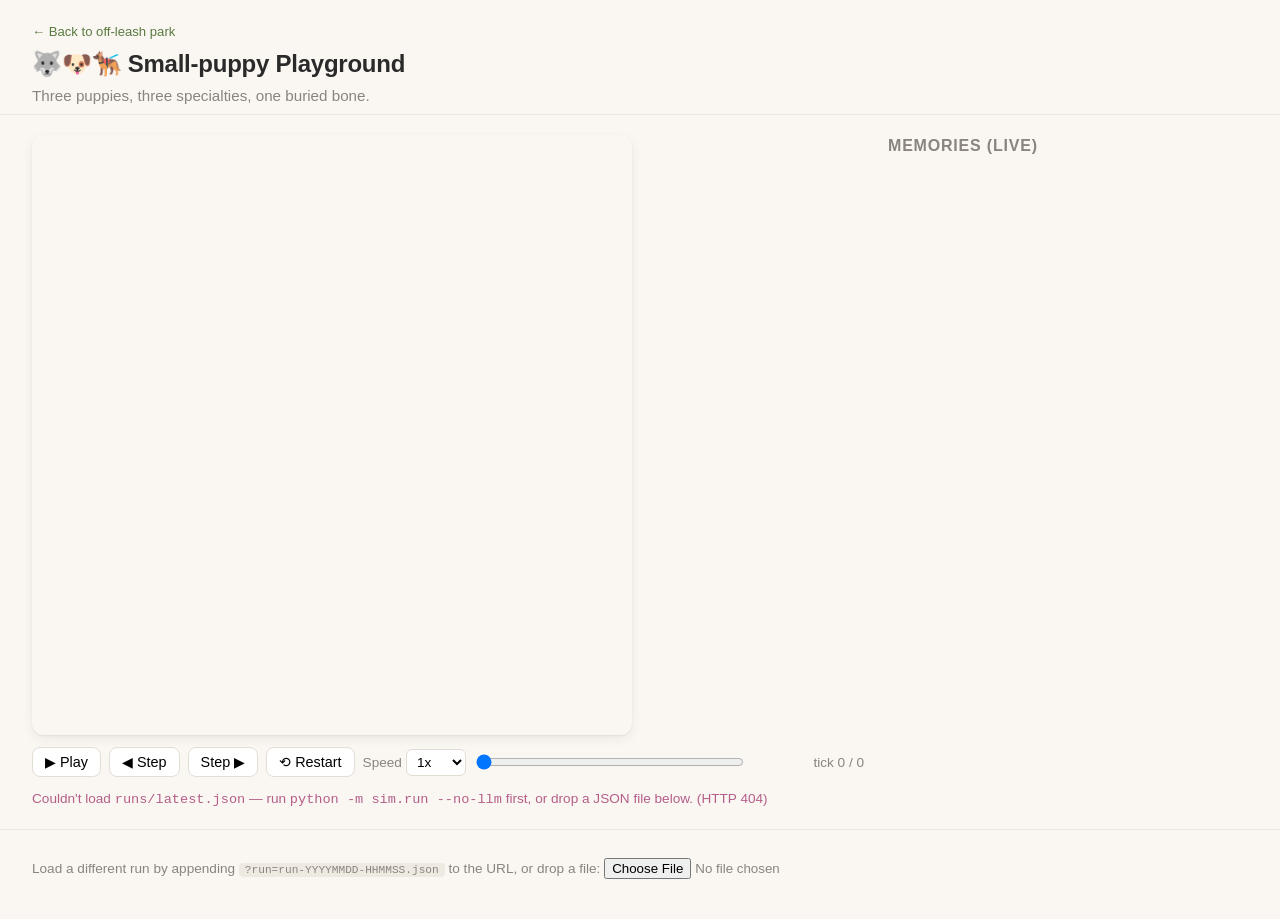
==== playground/index.html @ 440109f6 "adding a initial version of 3 small puppy yard" ====
<!DOCTYPE html>
<html lang="en">
<head>
  <meta charset="UTF-8" />
  <meta name="viewport" content="width=device-width, initial-scale=1.0" />
  <title>Small-puppy Playground — Replay Viewer</title>
  <link rel="stylesheet" href="style.css" />
</head>
<body>
  <header>
    <a class="back" href="../">← Back to off-leash park</a>
    <h1>🐺🐶🐕‍🦺 Small-puppy Playground</h1>
    <p class="subtitle">Three puppies, three specialties, one buried bone.</p>
  </header>

  <main>
    <section class="stage">
      <div class="canvas-wrap">
        <canvas id="grid" width="600" height="600"></canvas>
        <div id="speech-layer"></div>
      </div>

      <div class="controls">
        <button id="btn-play">▶ Play</button>
        <button id="btn-step-back">◀ Step</button>
        <button id="btn-step">Step ▶</button>
        <button id="btn-restart">⟲ Restart</button>
        <label class="speed">
          Speed
          <select id="speed">
            <option value="800">0.5x</option>
            <option value="400" selected>1x</option>
            <option value="200">2x</option>
            <option value="100">4x</option>
          </select>
        </label>
        <input type="range" id="scrubber" min="0" max="0" value="0" />
        <span id="tick-label">tick 0 / 0</span>
      </div>

      <div class="meta" id="meta"></div>
    </section>

    <aside class="memories">
      <h2>Memories (live)</h2>
      <div class="memory-cards" id="memory-cards"></div>
    </aside>
  </main>

  <footer>
    <p>
      Load a different run by appending <code>?run=run-YYYYMMDD-HHMMSS.json</code>
      to the URL, or drop a file:
      <input type="file" id="file-picker" accept=".json" />
    </p>
  </footer>

  <script src="viewer.js"></script>
</body>
</html>
---- playground/style.css ----
:root {
  --bg: #faf7f2;
  --fg: #2a2a2a;
  --muted: #8a8380;
  --accent: #d97706;
  --grass: #b8d8a8;
  --grass-2: #a4c994;
  --fence: #7c4a1e;
  --card: #ffffff;
  --card-shadow: 0 1px 2px rgba(0, 0, 0, 0.06), 0 4px 12px rgba(0, 0, 0, 0.06);
  --scout: #4a6fa5;
  --sniffer: #b45e89;
  --digger: #6a9955;
}

* { box-sizing: border-box; }

body {
  margin: 0;
  font-family: -apple-system, BlinkMacSystemFont, "Segoe UI", Helvetica, Arial, sans-serif;
  background: var(--bg);
  color: var(--fg);
  line-height: 1.4;
}

header {
  padding: 20px 32px 8px;
  border-bottom: 1px solid #ece7e0;
}

header .back {
  display: inline-block;
  font-size: 0.82rem;
  color: #5a7a40;
  text-decoration: none;
  margin-bottom: 6px;
}
header .back:hover { text-decoration: underline; }

header h1 {
  margin: 0;
  font-size: 1.5rem;
  letter-spacing: -0.01em;
}

header .subtitle {
  margin: 4px 0 0;
  color: var(--muted);
  font-size: 0.95rem;
}

main {
  display: grid;
  grid-template-columns: minmax(620px, 1fr) 360px;
  gap: 24px;
  padding: 20px 32px;
  align-items: start;
}

.stage {
  display: flex;
  flex-direction: column;
  gap: 12px;
}

.canvas-wrap {
  position: relative;
  width: 600px;
  height: 600px;
}

#grid {
  display: block;
  border-radius: 12px;
  box-shadow: var(--card-shadow);
}

#speech-layer {
  position: absolute;
  inset: 0;
  pointer-events: none;
}

.bubble {
  position: absolute;
  max-width: 220px;
  background: white;
  border-radius: 14px;
  padding: 8px 12px;
  font-size: 0.85rem;
  box-shadow: 0 4px 12px rgba(0, 0, 0, 0.12);
  transform: translate(-50%, -110%);
  transition: opacity 0.2s ease;
}

.bubble::after {
  content: "";
  position: absolute;
  left: 50%;
  bottom: -8px;
  transform: translateX(-50%);
  border: 6px solid transparent;
  border-top-color: white;
}

.bubble.scout   { border-left: 3px solid var(--scout); }
.bubble.sniffer { border-left: 3px solid var(--sniffer); }
.bubble.digger  { border-left: 3px solid var(--digger); }

.bubble .who { font-weight: 600; font-size: 0.75rem; opacity: 0.7; margin-bottom: 2px; }

.controls {
  display: flex;
  align-items: center;
  gap: 8px;
  flex-wrap: wrap;
}

.controls button {
  background: white;
  border: 1px solid #e2ddd5;
  border-radius: 8px;
  padding: 6px 12px;
  font-size: 0.9rem;
  cursor: pointer;
  transition: background 0.15s;
}

.controls button:hover { background: #f3efe9; }
.controls button:active { background: #ebe6de; }

.controls .speed {
  font-size: 0.85rem;
  color: var(--muted);
  display: flex;
  align-items: center;
  gap: 4px;
}

.controls select {
  font-size: 0.85rem;
  padding: 4px 6px;
  border-radius: 6px;
  border: 1px solid #e2ddd5;
  background: white;
}

#scrubber {
  flex: 1;
  min-width: 120px;
}

#tick-label {
  font-size: 0.85rem;
  color: var(--muted);
  font-variant-numeric: tabular-nums;
  min-width: 110px;
  text-align: right;
}

.meta {
  font-size: 0.85rem;
  color: var(--muted);
}

.meta .done { color: var(--accent); font-weight: 600; }

.memories {
  position: sticky;
  top: 20px;
}

.memories h2 {
  margin: 0 0 12px;
  font-size: 1rem;
  text-transform: uppercase;
  letter-spacing: 0.05em;
  color: var(--muted);
}

.memory-cards {
  display: flex;
  flex-direction: column;
  gap: 12px;
  max-height: 78vh;
  overflow-y: auto;
  padding-right: 4px;
}

.card {
  background: var(--card);
  border-radius: 12px;
  padding: 12px 14px;
  box-shadow: var(--card-shadow);
  border-left: 4px solid #ddd;
}

.card.scout   { border-left-color: var(--scout); }
.card.sniffer { border-left-color: var(--sniffer); }
.card.digger  { border-left-color: var(--digger); }

.card h3 {
  margin: 0 0 6px;
  font-size: 0.95rem;
  display: flex;
  align-items: center;
  gap: 6px;
}

.card .breed {
  color: var(--muted);
  font-size: 0.78rem;
  font-weight: 400;
}

.card .section-title {
  margin-top: 8px;
  font-size: 0.72rem;
  text-transform: uppercase;
  letter-spacing: 0.06em;
  color: var(--muted);
}

.card ul {
  margin: 2px 0 0;
  padding-left: 18px;
  font-size: 0.82rem;
}

.card ul li {
  margin-bottom: 2px;
}

.card .empty {
  font-size: 0.8rem;
  color: var(--muted);
  font-style: italic;
  margin-top: 2px;
}

.card .mem-new {
  animation: flash 0.6s ease-out;
}

@keyframes flash {
  0%   { background: rgba(217, 119, 6, 0.25); }
  100% { background: transparent; }
}

footer {
  padding: 14px 32px 28px;
  font-size: 0.85rem;
  color: var(--muted);
  border-top: 1px solid #ece7e0;
}

footer code {
  background: #efeae1;
  padding: 1px 6px;
  border-radius: 4px;
  font-size: 0.82em;
}
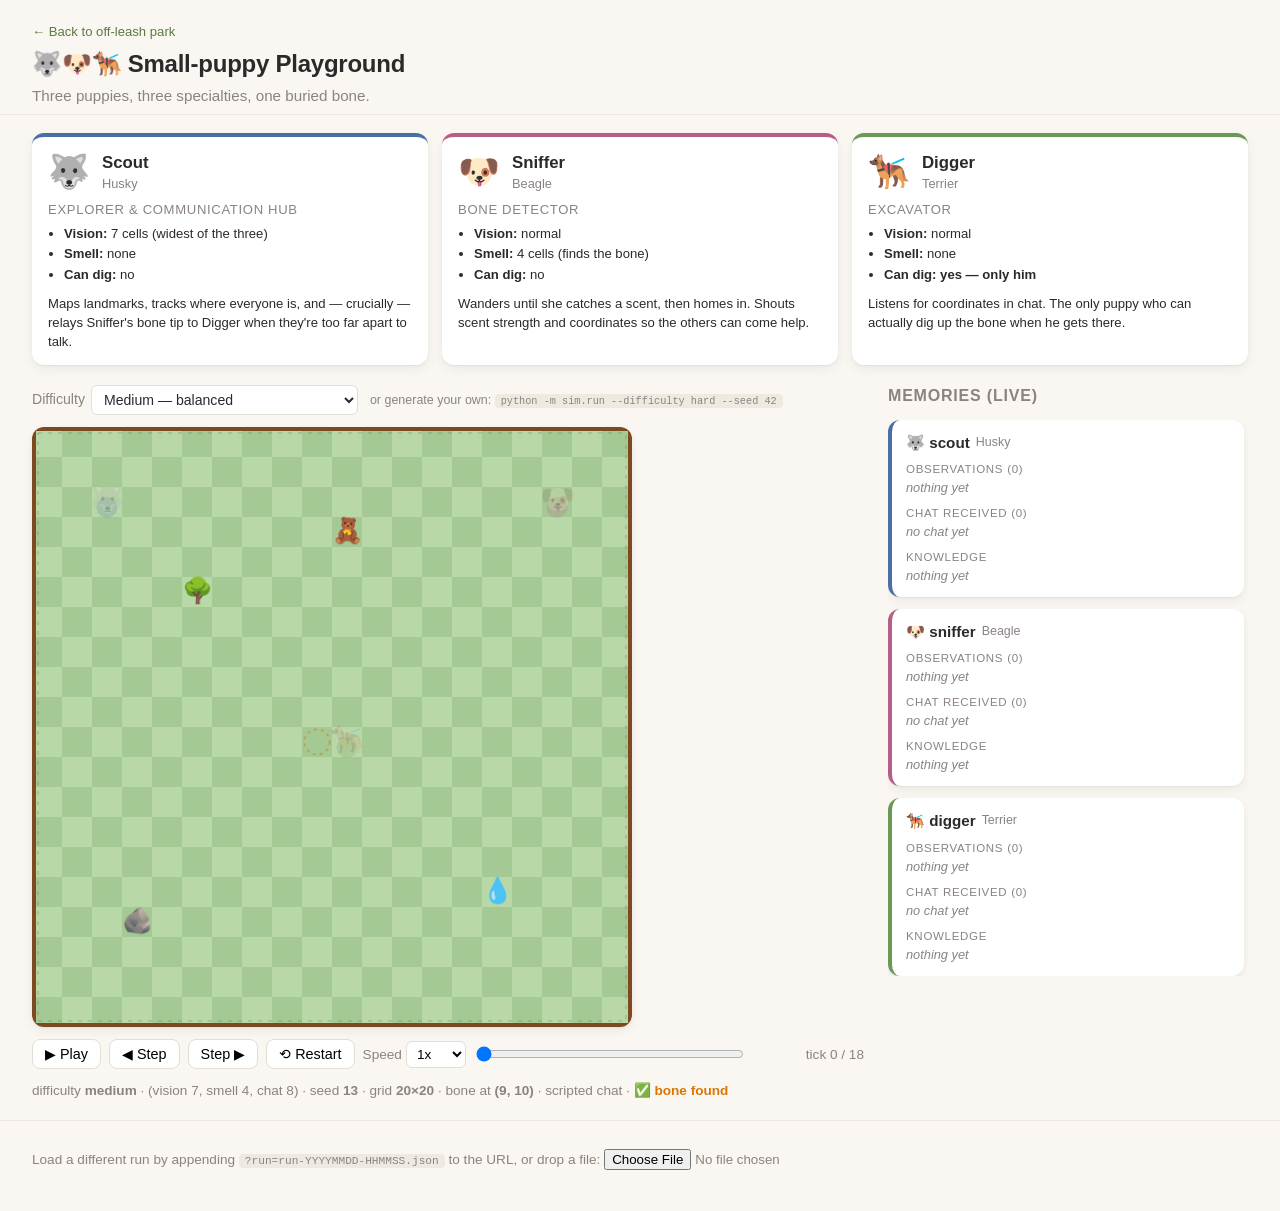
==== commit a11ce003: "add puppy profiel and difficulty picker to playground" ====
--- a/playground/index.html
+++ b/playground/index.html
@@ -13,8 +13,84 @@
     <p class="subtitle">Three puppies, three specialties, one buried bone.</p>
   </header>
 
+  <!-- Puppy profile cards: static, role/stat info for each dog. -->
+  <section class="profiles">
+    <div class="profile scout">
+      <div class="profile-head">
+        <span class="profile-emoji">🐺</span>
+        <div>
+          <h3>Scout</h3>
+          <div class="profile-breed">Husky</div>
+        </div>
+      </div>
+      <p class="profile-role">Explorer &amp; communication hub</p>
+      <ul class="profile-stats">
+        <li><b>Vision:</b> 7 cells (widest of the three)</li>
+        <li><b>Smell:</b> none</li>
+        <li><b>Can dig:</b> no</li>
+      </ul>
+      <p class="profile-desc">
+        Maps landmarks, tracks where everyone is, and — crucially — relays
+        Sniffer's bone tip to Digger when they're too far apart to talk.
+      </p>
+    </div>
+
+    <div class="profile sniffer">
+      <div class="profile-head">
+        <span class="profile-emoji">🐶</span>
+        <div>
+          <h3>Sniffer</h3>
+          <div class="profile-breed">Beagle</div>
+        </div>
+      </div>
+      <p class="profile-role">Bone detector</p>
+      <ul class="profile-stats">
+        <li><b>Vision:</b> normal</li>
+        <li><b>Smell:</b> 4 cells (finds the bone)</li>
+        <li><b>Can dig:</b> no</li>
+      </ul>
+      <p class="profile-desc">
+        Wanders until she catches a scent, then homes in. Shouts scent
+        strength and coordinates so the others can come help.
+      </p>
+    </div>
+
+    <div class="profile digger">
+      <div class="profile-head">
+        <span class="profile-emoji">🐕‍🦺</span>
+        <div>
+          <h3>Digger</h3>
+          <div class="profile-breed">Terrier</div>
+        </div>
+      </div>
+      <p class="profile-role">Excavator</p>
+      <ul class="profile-stats">
+        <li><b>Vision:</b> normal</li>
+        <li><b>Smell:</b> none</li>
+        <li><b>Can dig:</b> <b>yes — only him</b></li>
+      </ul>
+      <p class="profile-desc">
+        Listens for coordinates in chat. The only puppy who can actually
+        dig up the bone when he gets there.
+      </p>
+    </div>
+  </section>
+
   <main>
     <section class="stage">
+      <div class="run-picker">
+        <label>
+          Difficulty
+          <select id="run-select">
+            <option value="sample-easy.json">Easy — big sense ranges, chatty</option>
+            <option value="sample-medium.json" selected>Medium — balanced</option>
+            <option value="sample-hard.json">Hard — small ranges, quiet</option>
+            <option value="latest.json">Latest (whatever you last generated)</option>
+          </select>
+        </label>
+        <span class="hint">or generate your own: <code>python -m sim.run --difficulty hard --seed 42</code></span>
+      </div>
+
       <div class="canvas-wrap">
         <canvas id="grid" width="600" height="600"></canvas>
         <div id="speech-layer"></div>
--- a/playground/style.css
+++ b/playground/style.css
@@ -49,6 +49,111 @@
   font-size: 0.95rem;
 }
 
+/* ------------------ puppy profile cards ------------------ */
+
+.profiles {
+  display: grid;
+  grid-template-columns: repeat(3, 1fr);
+  gap: 14px;
+  padding: 18px 32px 0;
+}
+
+.profile {
+  background: var(--card);
+  border-radius: 12px;
+  padding: 14px 16px;
+  box-shadow: var(--card-shadow);
+  border-top: 4px solid #ddd;
+}
+
+.profile.scout   { border-top-color: var(--scout); }
+.profile.sniffer { border-top-color: var(--sniffer); }
+.profile.digger  { border-top-color: var(--digger); }
+
+.profile-head {
+  display: flex;
+  align-items: center;
+  gap: 12px;
+  margin-bottom: 8px;
+}
+
+.profile-emoji {
+  font-size: 2.1rem;
+  line-height: 1;
+}
+
+.profile h3 {
+  margin: 0;
+  font-size: 1.05rem;
+}
+
+.profile-breed {
+  color: var(--muted);
+  font-size: 0.8rem;
+}
+
+.profile-role {
+  font-size: 0.82rem;
+  color: var(--muted);
+  text-transform: uppercase;
+  letter-spacing: 0.05em;
+  margin: 0 0 6px;
+}
+
+.profile-stats {
+  margin: 6px 0 10px;
+  padding-left: 16px;
+  font-size: 0.82rem;
+  color: var(--fg);
+}
+.profile-stats li { margin-bottom: 2px; }
+
+.profile-desc {
+  margin: 0;
+  font-size: 0.82rem;
+  color: var(--fg);
+  line-height: 1.45;
+}
+
+/* ------------------ run / difficulty picker ------------------ */
+
+.run-picker {
+  display: flex;
+  flex-wrap: wrap;
+  align-items: center;
+  gap: 12px;
+  font-size: 0.88rem;
+}
+
+.run-picker label {
+  display: inline-flex;
+  align-items: center;
+  gap: 6px;
+  color: var(--muted);
+}
+
+.run-picker select {
+  font-size: 0.88rem;
+  padding: 5px 8px;
+  border-radius: 6px;
+  border: 1px solid #e2ddd5;
+  background: white;
+  color: var(--fg);
+  min-width: 260px;
+}
+
+.run-picker .hint {
+  color: var(--muted);
+  font-size: 0.78rem;
+}
+
+.run-picker code {
+  background: #efeae1;
+  padding: 1px 6px;
+  border-radius: 4px;
+  font-size: 0.82em;
+}
+
 main {
   display: grid;
   grid-template-columns: minmax(620px, 1fr) 360px;
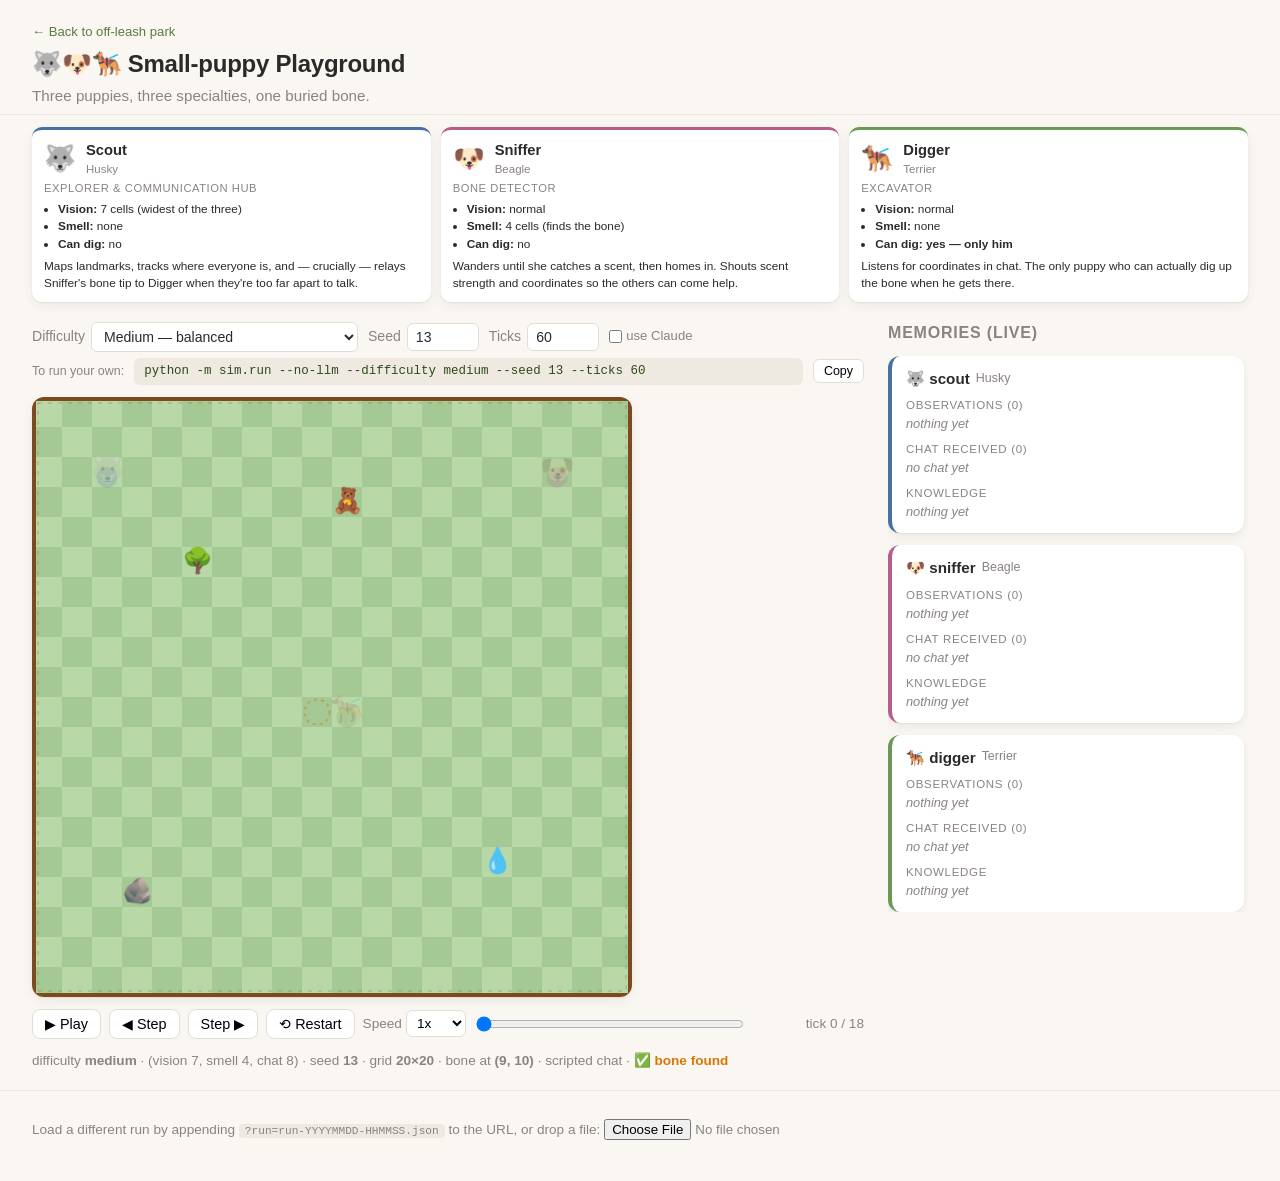
==== commit f01428b7: "relax setup for ticks" ====
--- a/playground/index.html
+++ b/playground/index.html
@@ -79,16 +79,34 @@
   <main>
     <section class="stage">
       <div class="run-picker">
-        <label>
-          Difficulty
-          <select id="run-select">
-            <option value="sample-easy.json">Easy — big sense ranges, chatty</option>
-            <option value="sample-medium.json" selected>Medium — balanced</option>
-            <option value="sample-hard.json">Hard — small ranges, quiet</option>
-            <option value="latest.json">Latest (whatever you last generated)</option>
-          </select>
-        </label>
-        <span class="hint">or generate your own: <code>python -m sim.run --difficulty hard --seed 42</code></span>
+        <div class="row">
+          <label>
+            Difficulty
+            <select id="run-select">
+              <option value="sample-easy.json">Easy — big sense ranges, chatty</option>
+              <option value="sample-medium.json" selected>Medium — balanced</option>
+              <option value="sample-hard.json">Hard — small ranges, quiet</option>
+              <option value="latest.json">Latest (whatever you last generated)</option>
+            </select>
+          </label>
+          <label class="num">
+            Seed
+            <input id="input-seed" type="number" value="13" min="0" step="1" />
+          </label>
+          <label class="num">
+            Ticks
+            <input id="input-ticks" type="number" value="60" min="1" step="1" />
+          </label>
+          <label class="check">
+            <input id="input-llm" type="checkbox" />
+            use Claude
+          </label>
+        </div>
+        <div class="row command-row">
+          <span class="hint">To run your own:</span>
+          <code id="cli-command">python -m sim.run --no-llm --difficulty medium --seed 13 --ticks 60</code>
+          <button id="btn-copy" type="button">Copy</button>
+        </div>
       </div>
 
       <div class="canvas-wrap">
--- a/playground/style.css
+++ b/playground/style.css
@@ -54,16 +54,16 @@
 .profiles {
   display: grid;
   grid-template-columns: repeat(3, 1fr);
-  gap: 14px;
-  padding: 18px 32px 0;
+  gap: 10px;
+  padding: 12px 32px 0;
 }
 
 .profile {
   background: var(--card);
-  border-radius: 12px;
-  padding: 14px 16px;
+  border-radius: 10px;
+  padding: 10px 12px;
   box-shadow: var(--card-shadow);
-  border-top: 4px solid #ddd;
+  border-top: 3px solid #ddd;
 }
 
 .profile.scout   { border-top-color: var(--scout); }
@@ -73,56 +73,62 @@
 .profile-head {
   display: flex;
   align-items: center;
-  gap: 12px;
-  margin-bottom: 8px;
+  gap: 10px;
+  margin-bottom: 4px;
 }
 
 .profile-emoji {
-  font-size: 2.1rem;
+  font-size: 1.6rem;
   line-height: 1;
 }
 
 .profile h3 {
   margin: 0;
-  font-size: 1.05rem;
+  font-size: 0.92rem;
 }
 
 .profile-breed {
   color: var(--muted);
-  font-size: 0.8rem;
+  font-size: 0.72rem;
 }
 
 .profile-role {
-  font-size: 0.82rem;
+  font-size: 0.7rem;
   color: var(--muted);
   text-transform: uppercase;
   letter-spacing: 0.05em;
-  margin: 0 0 6px;
+  margin: 0 0 4px;
 }
 
 .profile-stats {
-  margin: 6px 0 10px;
-  padding-left: 16px;
-  font-size: 0.82rem;
+  margin: 4px 0 6px;
+  padding-left: 14px;
+  font-size: 0.74rem;
   color: var(--fg);
 }
-.profile-stats li { margin-bottom: 2px; }
+.profile-stats li { margin-bottom: 1px; }
 
 .profile-desc {
   margin: 0;
-  font-size: 0.82rem;
+  font-size: 0.74rem;
   color: var(--fg);
-  line-height: 1.45;
+  line-height: 1.4;
 }
 
 /* ------------------ run / difficulty picker ------------------ */
 
 .run-picker {
   display: flex;
+  flex-direction: column;
+  gap: 6px;
+  font-size: 0.88rem;
+}
+
+.run-picker .row {
+  display: flex;
   flex-wrap: wrap;
   align-items: center;
-  gap: 12px;
-  font-size: 0.88rem;
+  gap: 10px;
 }
 
 .run-picker label {
@@ -132,26 +138,59 @@
   color: var(--muted);
 }
 
-.run-picker select {
+.run-picker select,
+.run-picker input[type="number"] {
   font-size: 0.88rem;
   padding: 5px 8px;
   border-radius: 6px;
   border: 1px solid #e2ddd5;
   background: white;
   color: var(--fg);
-  min-width: 260px;
-}
+}
+
+.run-picker select { min-width: 260px; }
+
+.run-picker input[type="number"] {
+  width: 72px;
+  font-variant-numeric: tabular-nums;
+}
+
+.run-picker label.check {
+  gap: 4px;
+  font-size: 0.82rem;
+}
+.run-picker label.check input { margin: 0; }
 
 .run-picker .hint {
   color: var(--muted);
   font-size: 0.78rem;
 }
 
-.run-picker code {
+.run-picker .command-row code {
+  flex: 1;
   background: #efeae1;
-  padding: 1px 6px;
-  border-radius: 4px;
-  font-size: 0.82em;
+  padding: 5px 10px;
+  border-radius: 6px;
+  font-size: 0.78rem;
+  color: #2d4a1a;
+  white-space: nowrap;
+  overflow-x: auto;
+}
+
+.run-picker #btn-copy {
+  background: white;
+  border: 1px solid #e2ddd5;
+  border-radius: 6px;
+  padding: 4px 10px;
+  font-size: 0.78rem;
+  cursor: pointer;
+  transition: background 0.15s;
+}
+.run-picker #btn-copy:hover { background: #f3efe9; }
+.run-picker #btn-copy.copied {
+  background: #d7ecc1;
+  border-color: #9dca6d;
+  color: #2d4a1a;
 }
 
 main {
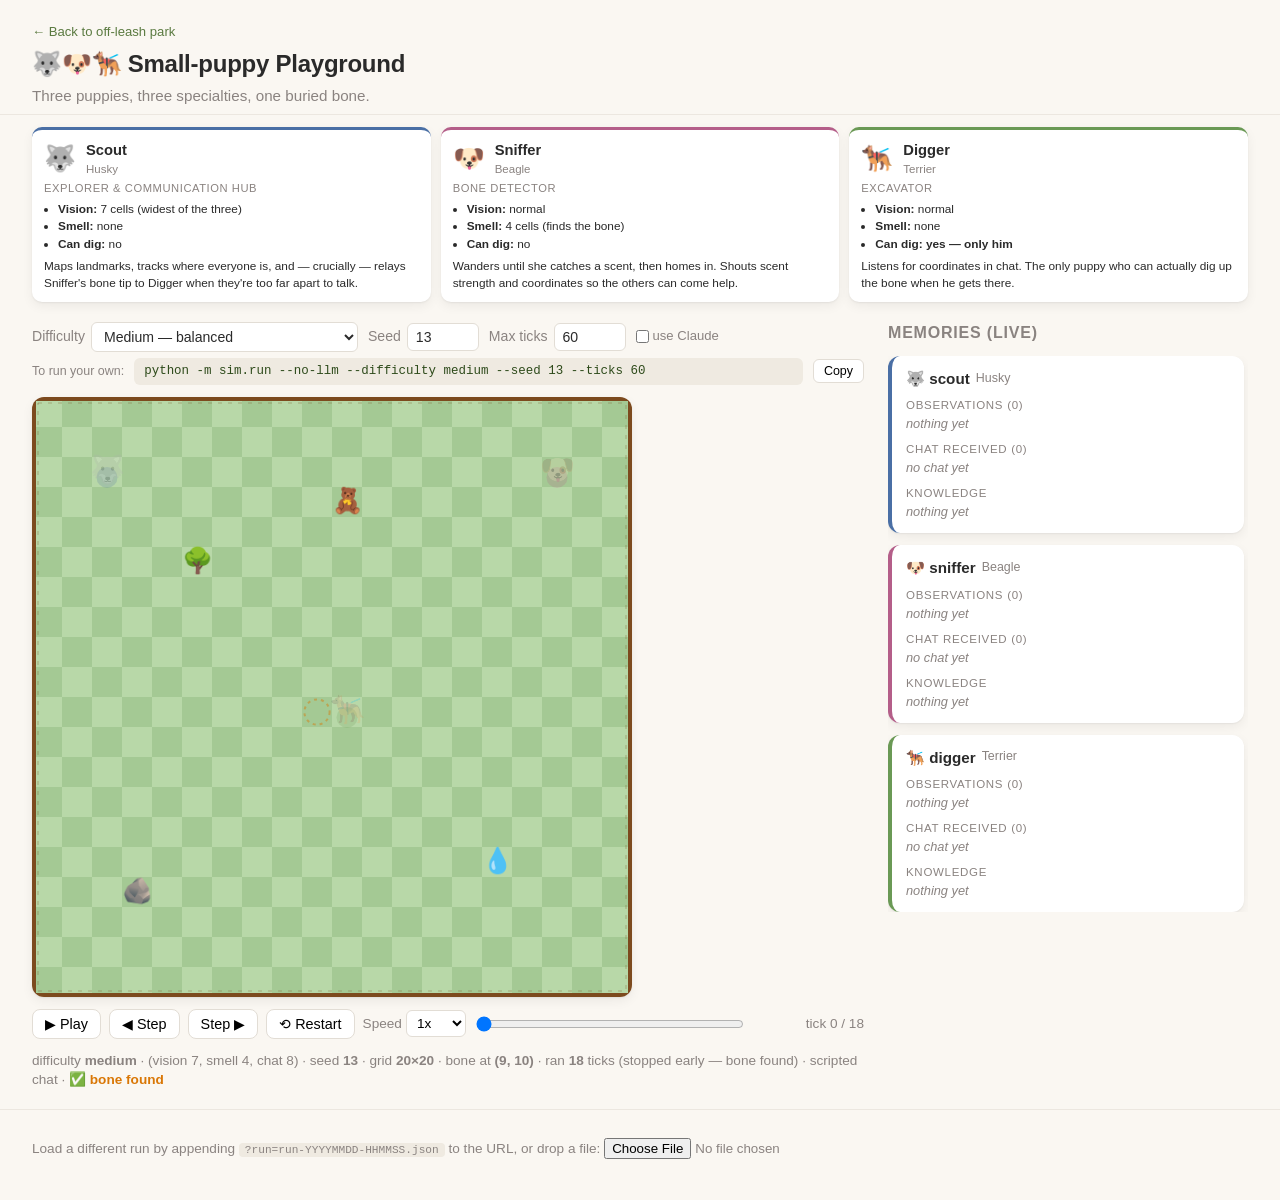
==== commit 38747fa6: "config the ticks numbers" ====
--- a/playground/index.html
+++ b/playground/index.html
@@ -93,8 +93,8 @@
             Seed
             <input id="input-seed" type="number" value="13" min="0" step="1" />
           </label>
-          <label class="num">
-            Ticks
+          <label class="num" title="Max number of simulation ticks to run. The sim stops early if the bone is found.">
+            Max ticks
             <input id="input-ticks" type="number" value="60" min="1" step="1" />
           </label>
           <label class="check">
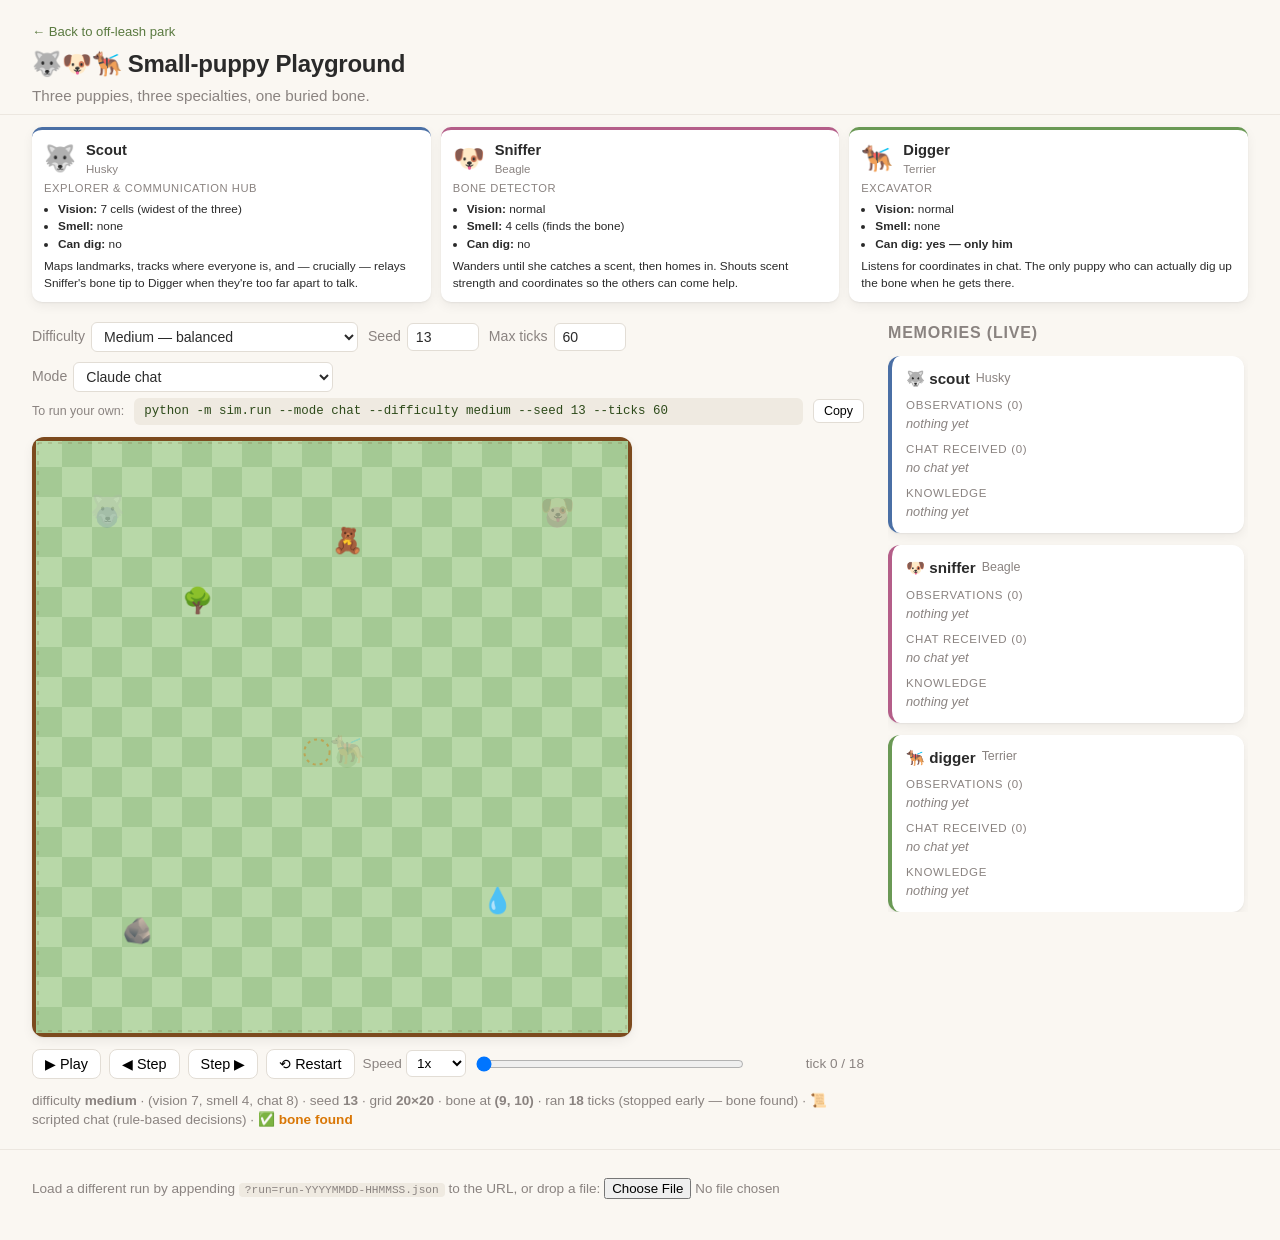
==== commit 98436699: "adding puppy brain" ====
--- a/playground/index.html
+++ b/playground/index.html
@@ -4,7 +4,24 @@
   <meta charset="UTF-8" />
   <meta name="viewport" content="width=device-width, initial-scale=1.0" />
   <title>Small-puppy Playground — Replay Viewer</title>
-  <link rel="stylesheet" href="style.css" />
+
+  <meta name="description" content="Watch Scout, Sniffer, and Digger cooperate to find a buried bone. A multi-agent simulation with live memory visualization." />
+
+  <link rel="icon" type="image/png" href="../assets/favicon.png" />
+  <link rel="apple-touch-icon" href="../assets/favicon.png" />
+
+  <meta property="og:type" content="website" />
+  <meta property="og:title" content="Small-puppy Playground — Agent Puppy Playground" />
+  <meta property="og:description" content="Three puppies. Three specialties. One buried bone. Watch memory evolve in real time." />
+  <meta property="og:image" content="https://aurorawei2026.github.io/agent_puppy_playground/assets/og-image.png" />
+  <meta property="og:url" content="https://aurorawei2026.github.io/agent_puppy_playground/playground/" />
+
+  <meta name="twitter:card" content="summary_large_image" />
+  <meta name="twitter:title" content="Small-puppy Playground" />
+  <meta name="twitter:description" content="Three puppies. Three specialties. One buried bone." />
+  <meta name="twitter:image" content="https://aurorawei2026.github.io/agent_puppy_playground/assets/og-image.png" />
+
+  <link rel="stylesheet" href="style.css?v=5" />
 </head>
 <body>
   <header>
@@ -86,6 +103,7 @@
               <option value="sample-easy.json">Easy — big sense ranges, chatty</option>
               <option value="sample-medium.json" selected>Medium — balanced</option>
               <option value="sample-hard.json">Hard — small ranges, quiet</option>
+              <option value="sample-brain.json">🧠 Claude brain (LLM decides)</option>
               <option value="latest.json">Latest (whatever you last generated)</option>
             </select>
           </label>
@@ -97,9 +115,13 @@
             Max ticks
             <input id="input-ticks" type="number" value="60" min="1" step="1" />
           </label>
-          <label class="check">
-            <input id="input-llm" type="checkbox" />
-            use Claude
+          <label class="num" title="rules = no API calls. chat = Claude writes the puppies' speech. brain = Claude decides AND speaks.">
+            Mode
+            <select id="input-mode">
+              <option value="rules">Rules only (free)</option>
+              <option value="chat" selected>Claude chat</option>
+              <option value="brain">Claude brain</option>
+            </select>
           </label>
         </div>
         <div class="row command-row">
@@ -149,6 +171,6 @@
     </p>
   </footer>
 
-  <script src="viewer.js"></script>
+  <script src="viewer.js?v=5"></script>
 </body>
 </html>
--- a/playground/style.css
+++ b/playground/style.css
@@ -253,6 +253,23 @@
 
 .bubble .who { font-weight: 600; font-size: 0.75rem; opacity: 0.7; margin-bottom: 2px; }
 
+/* Minimal thought indicator: just a floating 💭 cloud above the puppy.
+   Full text lives in the memory card's Thoughts section. */
+.thought-indicator {
+  position: absolute;
+  font-size: 1.25rem;
+  line-height: 1;
+  pointer-events: auto;              /* so the title tooltip works on hover */
+  transform: translate(-50%, -230%);  /* sit well above chat bubbles */
+  filter: drop-shadow(0 1px 2px rgba(0, 0, 0, 0.15));
+  animation: thought-pop 220ms ease-out;
+}
+
+@keyframes thought-pop {
+  from { transform: translate(-50%, -210%) scale(0.6); opacity: 0; }
+  to   { transform: translate(-50%, -230%) scale(1);   opacity: 1; }
+}
+
 .controls {
   display: flex;
   align-items: center;
@@ -365,6 +382,43 @@
   color: var(--muted);
 }
 
+/* Collapsible Thoughts section — a <details><summary> pair. */
+.card .thoughts-details {
+  margin-top: 6px;
+}
+.card .thoughts-details > summary.section-title {
+  cursor: pointer;
+  list-style: none;
+  user-select: none;
+  padding: 2px 0;
+  display: flex;
+  align-items: center;
+  gap: 4px;
+}
+.card .thoughts-details > summary.section-title::before {
+  content: "▸";
+  font-size: 0.7rem;
+  color: var(--muted);
+  transition: transform 0.15s ease;
+  display: inline-block;
+}
+.card .thoughts-details[open] > summary.section-title::before {
+  transform: rotate(90deg);
+}
+.card .thoughts-details > summary.section-title:hover {
+  color: var(--fg);
+}
+.card .thoughts-list {
+  color: #5a5550;
+}
+.card .thoughts-list em { font-style: italic; }
+
+/* Warning chip for LLM fallback counts in the meta line. */
+.meta .warn {
+  color: #c67b00;
+  font-weight: 600;
+}
+
 .card ul {
   margin: 2px 0 0;
   padding-left: 18px;
